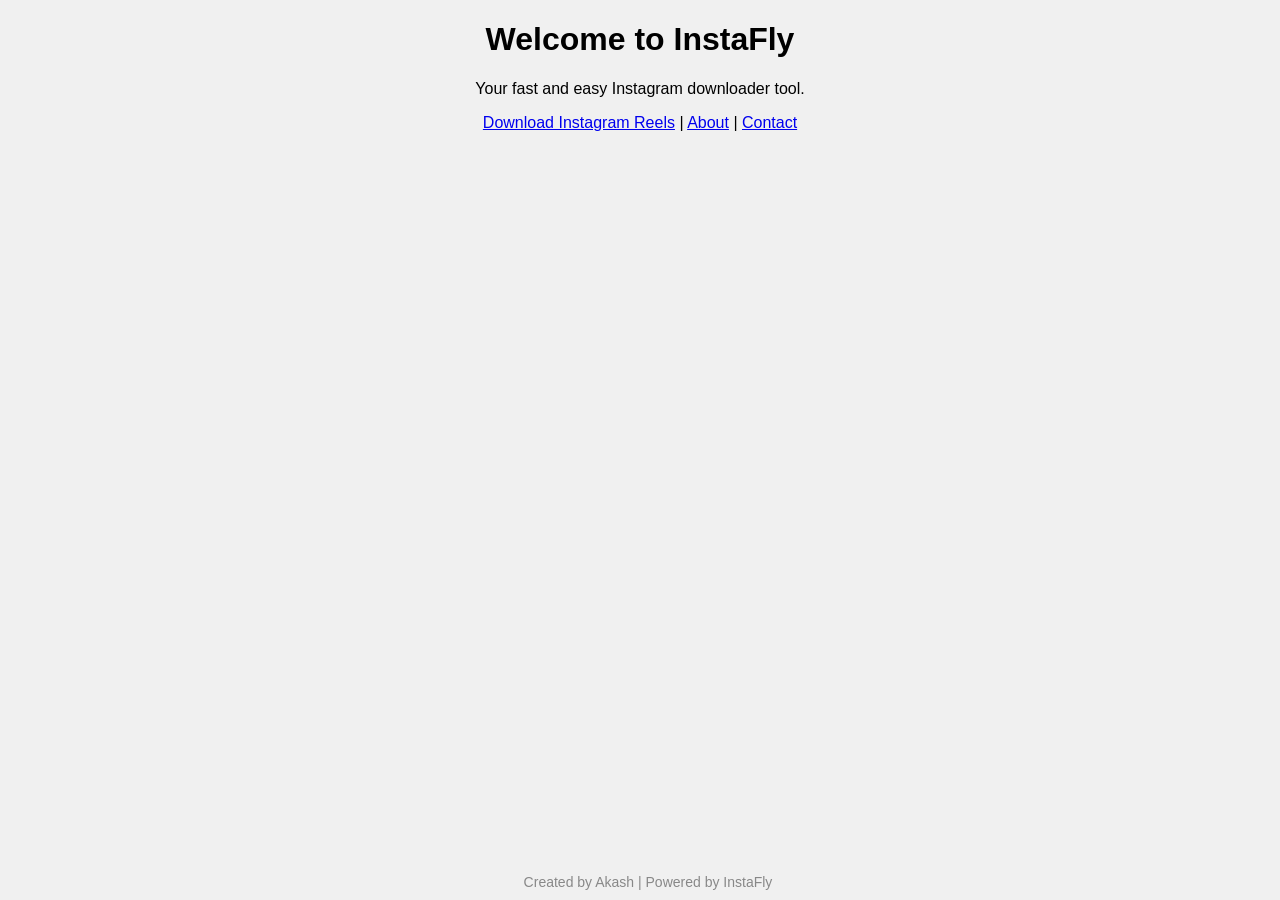
==== index.html @ 1893503e "Add files via upload" ====
<!DOCTYPE html>
<html lang="en">
<head>
    <meta charset="UTF-8">
    <meta name="viewport" content="width=device-width, initial-scale=1.0">
    <title>InstaFly - Home</title>
</head>
<body style="font-family: Arial, sans-serif; text-align: center; background-color: #f0f0f0;">

    <h1>Welcome to InstaFly</h1>
    <p>Your fast and easy Instagram downloader tool.</p>

    <nav>
        <a href="downloader.html">Download Instagram Reels</a> | 
        <a href="about.html">About</a> | 
        <a href="contact.html">Contact</a>
    </nav>

    <footer style="position: absolute; bottom: 10px; width: 100%; text-align: center; font-size: 14px; color: #888;">
        Created by Akash | Powered by InstaFly
    </footer>

</body>
</html>
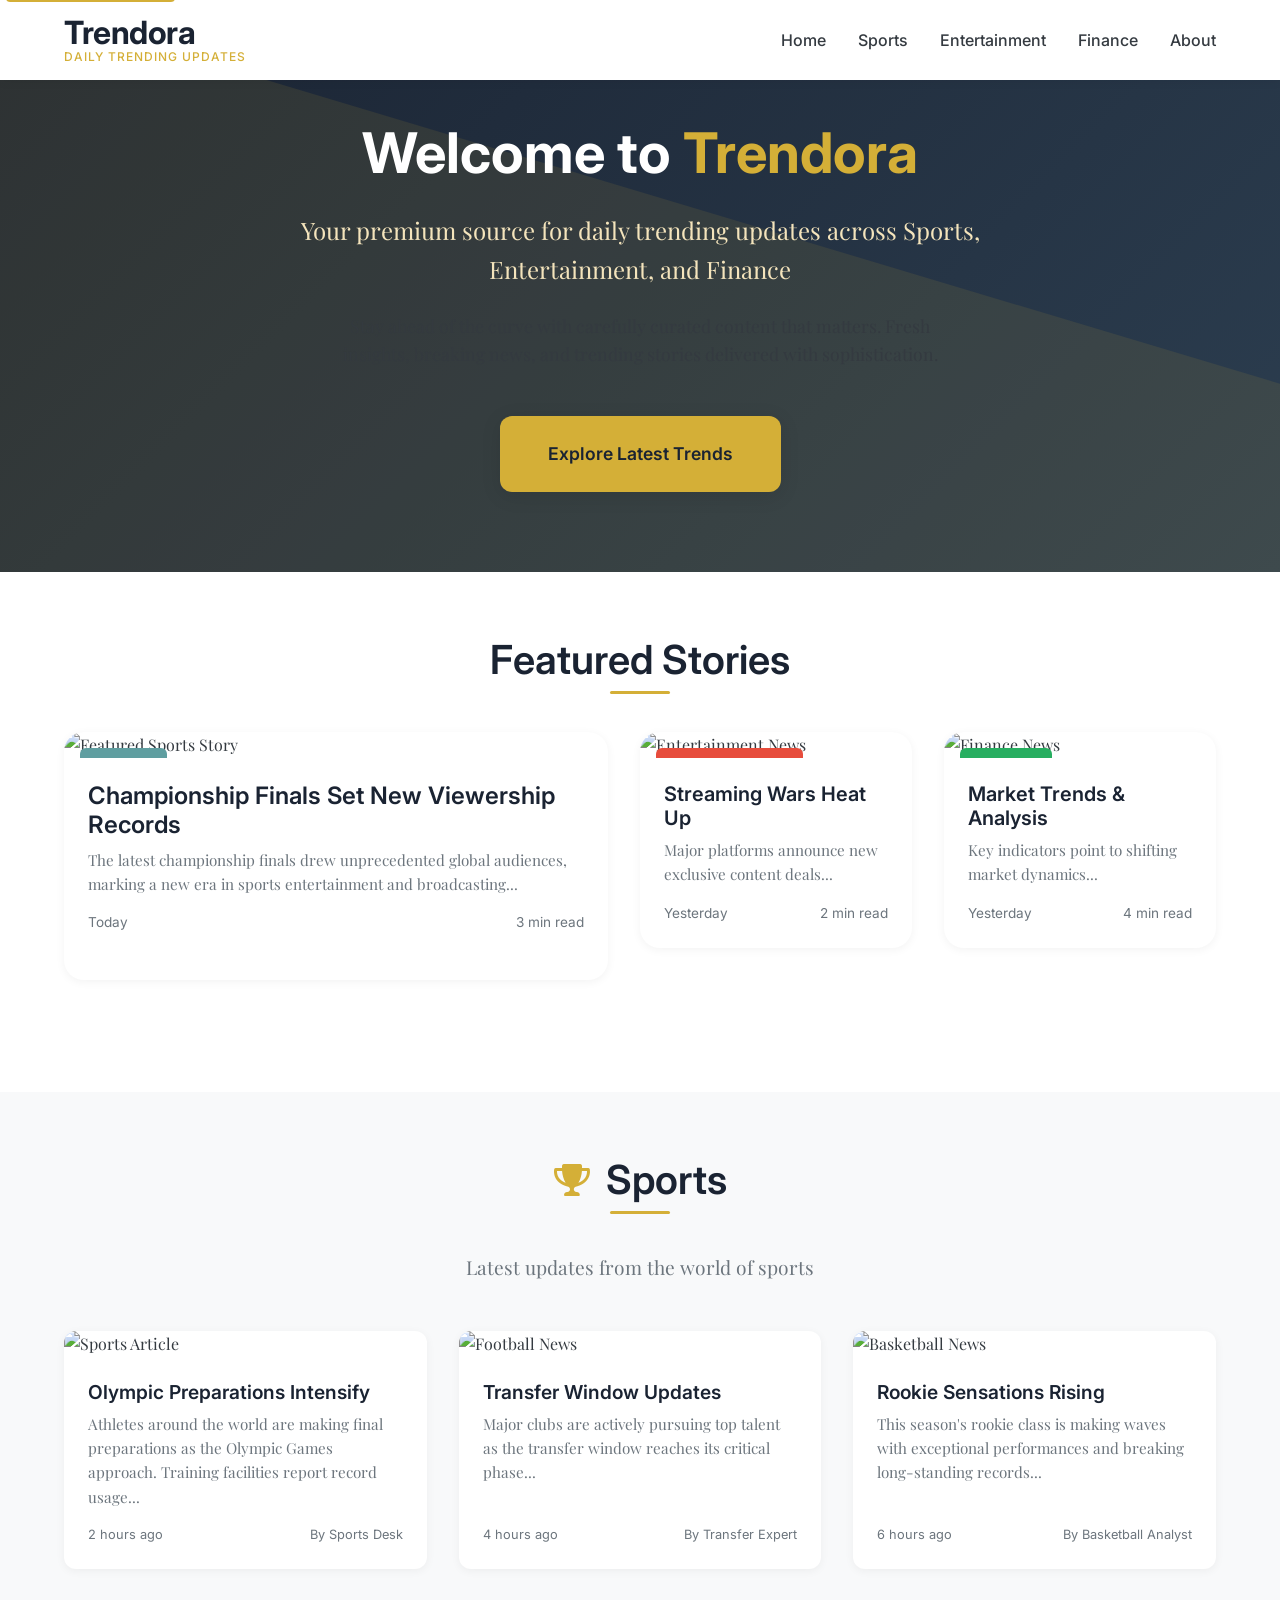
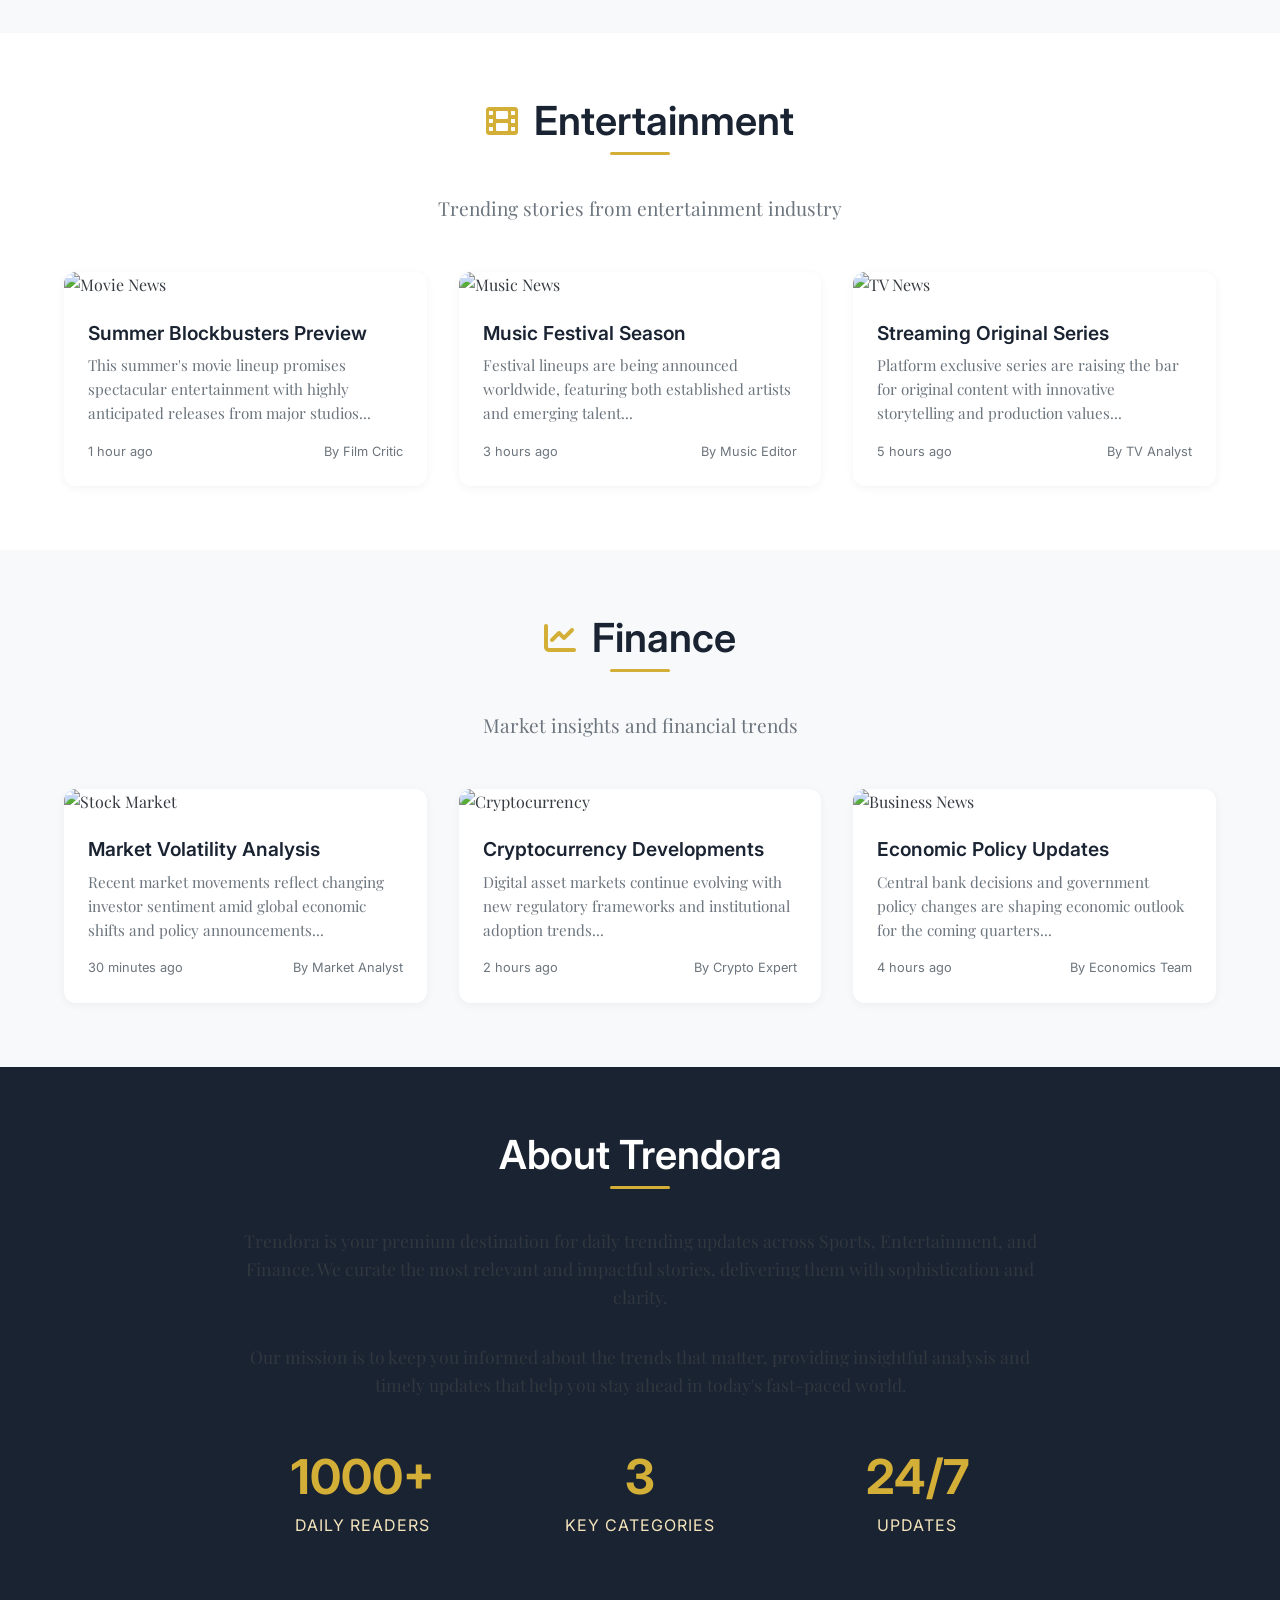
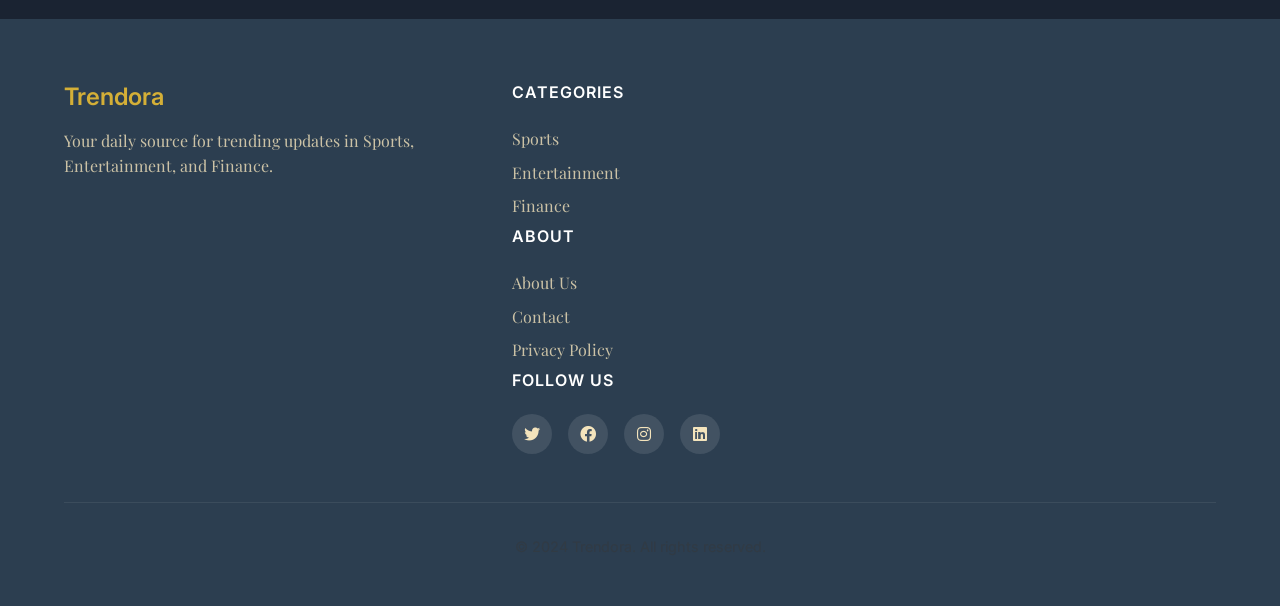
==== commit b7c1668e: "Changes from background composer bc-49e3d84f-5c45-452d-9242-eb5c9da92161" ====
--- a/index.html
+++ b/index.html
@@ -1,25 +1,369 @@
-
 <!DOCTYPE html>
 <html lang="en">
 <head>
     <meta charset="UTF-8">
     <meta name="viewport" content="width=device-width, initial-scale=1.0">
-    <title>InstaFly - Home</title>
+    <title>Trendora - Daily Trending Updates in Sports, Entertainment & Finance</title>
+    <meta name="description" content="Stay updated with the latest trends in Sports, Entertainment, and Finance. Your daily source for trending news and insights.">
+    
+    <!-- Google Fonts -->
+    <link href="https://fonts.googleapis.com/css2?family=Inter:wght@300;400;500;600;700&family=Playfair+Display:wght@400;500;600;700&display=swap" rel="stylesheet">
+    
+    <!-- Font Awesome for Icons -->
+    <link rel="stylesheet" href="https://cdnjs.cloudflare.com/ajax/libs/font-awesome/6.0.0/css/all.min.css">
+    
+    <!-- Custom CSS -->
+    <link rel="stylesheet" href="styles.css">
 </head>
-<body style="font-family: Arial, sans-serif; text-align: center; background-color: #f0f0f0;">
-
-    <h1>Welcome to InstaFly</h1>
-    <p>Your fast and easy Instagram downloader tool.</p>
-
-    <nav>
-        <a href="downloader.html">Download Instagram Reels</a> | 
-        <a href="about.html">About</a> | 
-        <a href="contact.html">Contact</a>
+<body>
+    <!-- Navigation -->
+    <nav class="navbar">
+        <div class="nav-container">
+            <div class="nav-logo">
+                <h1>Trendora</h1>
+                <span class="logo-tagline">Daily Trending Updates</span>
+            </div>
+            
+            <ul class="nav-menu">
+                <li class="nav-item">
+                    <a href="#home" class="nav-link">Home</a>
+                </li>
+                <li class="nav-item">
+                    <a href="#sports" class="nav-link">Sports</a>
+                </li>
+                <li class="nav-item">
+                    <a href="#entertainment" class="nav-link">Entertainment</a>
+                </li>
+                <li class="nav-item">
+                    <a href="#finance" class="nav-link">Finance</a>
+                </li>
+                <li class="nav-item">
+                    <a href="#about" class="nav-link">About</a>
+                </li>
+            </ul>
+            
+            <div class="hamburger">
+                <span class="bar"></span>
+                <span class="bar"></span>
+                <span class="bar"></span>
+            </div>
+        </div>
     </nav>
 
-    <footer style="position: absolute; bottom: 10px; width: 100%; text-align: center; font-size: 14px; color: #888;">
-        Created by Akash | Powered by InstaFly
+    <!-- Hero Section -->
+    <section id="home" class="hero">
+        <div class="hero-container">
+            <div class="hero-content">
+                <h1 class="hero-title">Welcome to <span class="brand-highlight">Trendora</span></h1>
+                <p class="hero-subtitle">Your premium source for daily trending updates across Sports, Entertainment, and Finance</p>
+                <p class="hero-description">Stay ahead of the curve with carefully curated content that matters. Fresh insights, breaking news, and trending stories delivered with sophistication.</p>
+                <a href="#featured" class="cta-button">Explore Latest Trends</a>
+            </div>
+        </div>
+    </section>
+
+    <!-- Featured Articles -->
+    <section id="featured" class="featured-section">
+        <div class="container">
+            <h2 class="section-title">Featured Stories</h2>
+            <div class="featured-grid">
+                <article class="featured-card main-feature">
+                    <div class="card-image">
+                        <img src="https://images.unsplash.com/photo-1461896836934-ffe607ba8211?ixlib=rb-4.0.3&ixid=M3wxMjA3fDB8MHxwaG90by1wYWdlfHx8fGVufDB8fHx8fA%3D%3D&auto=format&fit=crop&w=1000&q=80" alt="Featured Sports Story">
+                        <span class="category-tag sports">Sports</span>
+                    </div>
+                    <div class="card-content">
+                        <h3 class="card-title">Championship Finals Set New Viewership Records</h3>
+                        <p class="card-excerpt">The latest championship finals drew unprecedented global audiences, marking a new era in sports entertainment and broadcasting...</p>
+                        <div class="card-meta">
+                            <span class="date">Today</span>
+                            <span class="read-time">3 min read</span>
+                        </div>
+                    </div>
+                </article>
+                
+                <article class="featured-card">
+                    <div class="card-image">
+                        <img src="https://images.unsplash.com/photo-1574375927938-d5a98e8ffe85?ixlib=rb-4.0.3&ixid=M3wxMjA3fDB8MHxwaG90by1wYWdlfHx8fGVufDB8fHx8fA%3D%3D&auto=format&fit=crop&w=500&q=80" alt="Entertainment News">
+                        <span class="category-tag entertainment">Entertainment</span>
+                    </div>
+                    <div class="card-content">
+                        <h3 class="card-title">Streaming Wars Heat Up</h3>
+                        <p class="card-excerpt">Major platforms announce new exclusive content deals...</p>
+                        <div class="card-meta">
+                            <span class="date">Yesterday</span>
+                            <span class="read-time">2 min read</span>
+                        </div>
+                    </div>
+                </article>
+                
+                <article class="featured-card">
+                    <div class="card-image">
+                        <img src="https://images.unsplash.com/photo-1611974789855-9c2a0a7236a3?ixlib=rb-4.0.3&ixid=M3wxMjA3fDB8MHxwaG90by1wYWdlfHx8fGVufDB8fHx8fA%3D%3D&auto=format&fit=crop&w=500&q=80" alt="Finance News">
+                        <span class="category-tag finance">Finance</span>
+                    </div>
+                    <div class="card-content">
+                        <h3 class="card-title">Market Trends & Analysis</h3>
+                        <p class="card-excerpt">Key indicators point to shifting market dynamics...</p>
+                        <div class="card-meta">
+                            <span class="date">Yesterday</span>
+                            <span class="read-time">4 min read</span>
+                        </div>
+                    </div>
+                </article>
+            </div>
+        </div>
+    </section>
+
+    <!-- Sports Section -->
+    <section id="sports" class="category-section sports-section">
+        <div class="container">
+            <div class="section-header">
+                <h2 class="section-title">
+                    <i class="fas fa-trophy"></i>
+                    Sports
+                </h2>
+                <p class="section-description">Latest updates from the world of sports</p>
+            </div>
+            
+            <div class="articles-grid">
+                <article class="article-card">
+                    <div class="article-image">
+                        <img src="https://images.unsplash.com/photo-1571019613454-1cb2f99b2d8b?ixlib=rb-4.0.3&ixid=M3wxMjA3fDB8MHxwaG90by1wYWdlfHx8fGVufDB8fHx8fA%3D%3D&auto=format&fit=crop&w=400&q=80" alt="Sports Article">
+                    </div>
+                    <div class="article-content">
+                        <h3 class="article-title">Olympic Preparations Intensify</h3>
+                        <p class="article-excerpt">Athletes around the world are making final preparations as the Olympic Games approach. Training facilities report record usage...</p>
+                        <div class="article-meta">
+                            <span class="date">2 hours ago</span>
+                            <span class="author">By Sports Desk</span>
+                        </div>
+                    </div>
+                </article>
+                
+                <article class="article-card">
+                    <div class="article-image">
+                        <img src="https://images.unsplash.com/photo-1486286701208-1d58e9338013?ixlib=rb-4.0.3&ixid=M3wxMjA3fDB8MHxwaG90by1wYWdlfHx8fGVufDB8fHx8fA%3D%3D&auto=format&fit=crop&w=400&q=80" alt="Football News">
+                    </div>
+                    <div class="article-content">
+                        <h3 class="article-title">Transfer Window Updates</h3>
+                        <p class="article-excerpt">Major clubs are actively pursuing top talent as the transfer window reaches its critical phase...</p>
+                        <div class="article-meta">
+                            <span class="date">4 hours ago</span>
+                            <span class="author">By Transfer Expert</span>
+                        </div>
+                    </div>
+                </article>
+                
+                <article class="article-card">
+                    <div class="article-image">
+                        <img src="https://images.unsplash.com/photo-1594736797933-d0c483d37e84?ixlib=rb-4.0.3&ixid=M3wxMjA3fDB8MHxwaG90by1wYWdlfHx8fGVufDB8fHx8fA%3D%3D&auto=format&fit=crop&w=400&q=80" alt="Basketball News">
+                    </div>
+                    <div class="article-content">
+                        <h3 class="article-title">Rookie Sensations Rising</h3>
+                        <p class="article-excerpt">This season's rookie class is making waves with exceptional performances and breaking long-standing records...</p>
+                        <div class="article-meta">
+                            <span class="date">6 hours ago</span>
+                            <span class="author">By Basketball Analyst</span>
+                        </div>
+                    </div>
+                </article>
+            </div>
+        </div>
+    </section>
+
+    <!-- Entertainment Section -->
+    <section id="entertainment" class="category-section entertainment-section">
+        <div class="container">
+            <div class="section-header">
+                <h2 class="section-title">
+                    <i class="fas fa-film"></i>
+                    Entertainment
+                </h2>
+                <p class="section-description">Trending stories from entertainment industry</p>
+            </div>
+            
+            <div class="articles-grid">
+                <article class="article-card">
+                    <div class="article-image">
+                        <img src="https://images.unsplash.com/photo-1489599162141-350583cb8d40?ixlib=rb-4.0.3&ixid=M3wxMjA3fDB8MHxwaG90by1wYWdlfHx8fGVufDB8fHx8fA%3D%3D&auto=format&fit=crop&w=400&q=80" alt="Movie News">
+                    </div>
+                    <div class="article-content">
+                        <h3 class="article-title">Summer Blockbusters Preview</h3>
+                        <p class="article-excerpt">This summer's movie lineup promises spectacular entertainment with highly anticipated releases from major studios...</p>
+                        <div class="article-meta">
+                            <span class="date">1 hour ago</span>
+                            <span class="author">By Film Critic</span>
+                        </div>
+                    </div>
+                </article>
+                
+                <article class="article-card">
+                    <div class="article-image">
+                        <img src="https://images.unsplash.com/photo-1493225457124-a3eb161ffa5f?ixlib=rb-4.0.3&ixid=M3wxMjA3fDB8MHxwaG90by1wYWdlfHx8fGVufDB8fHx8fA%3D%3D&auto=format&fit=crop&w=400&q=80" alt="Music News">
+                    </div>
+                    <div class="article-content">
+                        <h3 class="article-title">Music Festival Season</h3>
+                        <p class="article-excerpt">Festival lineups are being announced worldwide, featuring both established artists and emerging talent...</p>
+                        <div class="article-meta">
+                            <span class="date">3 hours ago</span>
+                            <span class="author">By Music Editor</span>
+                        </div>
+                    </div>
+                </article>
+                
+                <article class="article-card">
+                    <div class="article-image">
+                        <img src="https://images.unsplash.com/photo-1522869635100-9f4c5e86aa37?ixlib=rb-4.0.3&ixid=M3wxMjA3fDB8MHxwaG90by1wYWdlfHx8fGVufDB8fHx8fA%3D%3D&auto=format&fit=crop&w=400&q=80" alt="TV News">
+                    </div>
+                    <div class="article-content">
+                        <h3 class="article-title">Streaming Original Series</h3>
+                        <p class="article-excerpt">Platform exclusive series are raising the bar for original content with innovative storytelling and production values...</p>
+                        <div class="article-meta">
+                            <span class="date">5 hours ago</span>
+                            <span class="author">By TV Analyst</span>
+                        </div>
+                    </div>
+                </article>
+            </div>
+        </div>
+    </section>
+
+    <!-- Finance Section -->
+    <section id="finance" class="category-section finance-section">
+        <div class="container">
+            <div class="section-header">
+                <h2 class="section-title">
+                    <i class="fas fa-chart-line"></i>
+                    Finance
+                </h2>
+                <p class="section-description">Market insights and financial trends</p>
+            </div>
+            
+            <div class="articles-grid">
+                <article class="article-card">
+                    <div class="article-image">
+                        <img src="https://images.unsplash.com/photo-1559526324-4b87b5e36e44?ixlib=rb-4.0.3&ixid=M3wxMjA3fDB8MHxwaG90by1wYWdlfHx8fGVufDB8fHx8fA%3D%3D&auto=format&fit=crop&w=400&q=80" alt="Stock Market">
+                    </div>
+                    <div class="article-content">
+                        <h3 class="article-title">Market Volatility Analysis</h3>
+                        <p class="article-excerpt">Recent market movements reflect changing investor sentiment amid global economic shifts and policy announcements...</p>
+                        <div class="article-meta">
+                            <span class="date">30 minutes ago</span>
+                            <span class="author">By Market Analyst</span>
+                        </div>
+                    </div>
+                </article>
+                
+                <article class="article-card">
+                    <div class="article-image">
+                        <img src="https://images.unsplash.com/photo-1563013544-824ae1b704d3?ixlib=rb-4.0.3&ixid=M3wxMjA3fDB8MHxwaG90by1wYWdlfHx8fGVufDB8fHx8fA%3D%3D&auto=format&fit=crop&w=400&q=80" alt="Cryptocurrency">
+                    </div>
+                    <div class="article-content">
+                        <h3 class="article-title">Cryptocurrency Developments</h3>
+                        <p class="article-excerpt">Digital asset markets continue evolving with new regulatory frameworks and institutional adoption trends...</p>
+                        <div class="article-meta">
+                            <span class="date">2 hours ago</span>
+                            <span class="author">By Crypto Expert</span>
+                        </div>
+                    </div>
+                </article>
+                
+                <article class="article-card">
+                    <div class="article-image">
+                        <img src="https://images.unsplash.com/photo-1460925895917-afdab827c52f?ixlib=rb-4.0.3&ixid=M3wxMjA3fDB8MHxwaG90by1wYWdlfHx8fGVufDB8fHx8fA%3D%3D&auto=format&fit=crop&w=400&q=80" alt="Business News">
+                    </div>
+                    <div class="article-content">
+                        <h3 class="article-title">Economic Policy Updates</h3>
+                        <p class="article-excerpt">Central bank decisions and government policy changes are shaping economic outlook for the coming quarters...</p>
+                        <div class="article-meta">
+                            <span class="date">4 hours ago</span>
+                            <span class="author">By Economics Team</span>
+                        </div>
+                    </div>
+                </article>
+            </div>
+        </div>
+    </section>
+
+    <!-- About Section -->
+    <section id="about" class="about-section">
+        <div class="container">
+            <div class="about-content">
+                <h2 class="section-title">About Trendora</h2>
+                <p class="about-text">
+                    Trendora is your premium destination for daily trending updates across Sports, Entertainment, and Finance. 
+                    We curate the most relevant and impactful stories, delivering them with sophistication and clarity.
+                </p>
+                <p class="about-text">
+                    Our mission is to keep you informed about the trends that matter, providing insightful analysis 
+                    and timely updates that help you stay ahead in today's fast-paced world.
+                </p>
+                <div class="about-stats">
+                    <div class="stat-item">
+                        <h3 class="stat-number">1000+</h3>
+                        <p class="stat-label">Daily Readers</p>
+                    </div>
+                    <div class="stat-item">
+                        <h3 class="stat-number">3</h3>
+                        <p class="stat-label">Key Categories</p>
+                    </div>
+                    <div class="stat-item">
+                        <h3 class="stat-number">24/7</h3>
+                        <p class="stat-label">Updates</p>
+                    </div>
+                </div>
+            </div>
+        </div>
+    </section>
+
+    <!-- Footer -->
+    <footer class="footer">
+        <div class="container">
+            <div class="footer-content">
+                <div class="footer-brand">
+                    <h3>Trendora</h3>
+                    <p>Your daily source for trending updates in Sports, Entertainment, and Finance.</p>
+                </div>
+                
+                <div class="footer-links">
+                    <div class="footer-column">
+                        <h4>Categories</h4>
+                        <ul>
+                            <li><a href="#sports">Sports</a></li>
+                            <li><a href="#entertainment">Entertainment</a></li>
+                            <li><a href="#finance">Finance</a></li>
+                        </ul>
+                    </div>
+                    
+                    <div class="footer-column">
+                        <h4>About</h4>
+                        <ul>
+                            <li><a href="#about">About Us</a></li>
+                            <li><a href="#contact">Contact</a></li>
+                            <li><a href="#privacy">Privacy Policy</a></li>
+                        </ul>
+                    </div>
+                    
+                    <div class="footer-column">
+                        <h4>Follow Us</h4>
+                        <div class="social-links">
+                            <a href="#" class="social-link"><i class="fab fa-twitter"></i></a>
+                            <a href="#" class="social-link"><i class="fab fa-facebook"></i></a>
+                            <a href="#" class="social-link"><i class="fab fa-instagram"></i></a>
+                            <a href="#" class="social-link"><i class="fab fa-linkedin"></i></a>
+                        </div>
+                    </div>
+                </div>
+            </div>
+            
+            <div class="footer-bottom">
+                <p>&copy; 2024 Trendora. All rights reserved.</p>
+            </div>
+        </div>
     </footer>
 
+    <!-- JavaScript -->
+    <script src="script.js"></script>
 </body>
 </html>
--- a/styles.css
+++ b/styles.css
@@ -0,0 +1,859 @@
+/* ==========================================
+   TRENDORA - Premium Blog Website Styles
+   ========================================== */
+
+/* CSS Reset and Base Styles */
+* {
+    margin: 0;
+    padding: 0;
+    box-sizing: border-box;
+}
+
+:root {
+    /* Premium Color Palette */
+    --primary-navy: #1a2332;
+    --secondary-navy: #2c3e50;
+    --accent-gold: #d4af37;
+    --muted-teal: #5f9ea0;
+    --soft-gold: #f4e4bc;
+    --light-gray: #f8f9fa;
+    --medium-gray: #6c757d;
+    --dark-gray: #343a40;
+    --white: #ffffff;
+    --black: #000000;
+    
+    /* Typography */
+    --font-heading: 'Inter', sans-serif;
+    --font-body: 'Playfair Display', serif;
+    --font-accent: 'Inter', sans-serif;
+    
+    /* Spacing */
+    --spacing-xs: 0.5rem;
+    --spacing-sm: 1rem;
+    --spacing-md: 1.5rem;
+    --spacing-lg: 2rem;
+    --spacing-xl: 3rem;
+    --spacing-xxl: 4rem;
+    
+    /* Shadows */
+    --shadow-light: 0 2px 10px rgba(0, 0, 0, 0.05);
+    --shadow-medium: 0 4px 20px rgba(0, 0, 0, 0.1);
+    --shadow-heavy: 0 8px 30px rgba(0, 0, 0, 0.15);
+    
+    /* Border Radius */
+    --radius-sm: 6px;
+    --radius-md: 12px;
+    --radius-lg: 20px;
+    
+    /* Transitions */
+    --transition-fast: 0.2s ease;
+    --transition-medium: 0.3s ease;
+    --transition-slow: 0.5s ease;
+}
+
+html {
+    scroll-behavior: smooth;
+}
+
+body {
+    font-family: var(--font-body);
+    line-height: 1.6;
+    color: var(--dark-gray);
+    background-color: var(--white);
+    overflow-x: hidden;
+}
+
+/* Typography */
+h1, h2, h3, h4, h5, h6 {
+    font-family: var(--font-heading);
+    font-weight: 600;
+    color: var(--primary-navy);
+    line-height: 1.2;
+    margin-bottom: var(--spacing-sm);
+}
+
+h1 { font-size: 2.5rem; }
+h2 { font-size: 2rem; }
+h3 { font-size: 1.5rem; }
+h4 { font-size: 1.25rem; }
+
+p {
+    margin-bottom: var(--spacing-sm);
+    color: var(--dark-gray);
+}
+
+a {
+    text-decoration: none;
+    color: var(--muted-teal);
+    transition: var(--transition-fast);
+}
+
+a:hover {
+    color: var(--accent-gold);
+}
+
+/* Container */
+.container {
+    max-width: 1200px;
+    margin: 0 auto;
+    padding: 0 var(--spacing-md);
+}
+
+/* ==========================================
+   NAVIGATION
+   ========================================== */
+
+.navbar {
+    background: var(--white);
+    box-shadow: var(--shadow-light);
+    position: fixed;
+    top: 0;
+    width: 100%;
+    z-index: 1000;
+    transition: var(--transition-medium);
+}
+
+.nav-container {
+    max-width: 1200px;
+    margin: 0 auto;
+    padding: 0 var(--spacing-md);
+    display: flex;
+    justify-content: space-between;
+    align-items: center;
+    height: 80px;
+}
+
+.nav-logo h1 {
+    font-family: var(--font-heading);
+    font-size: 2rem;
+    font-weight: 700;
+    color: var(--primary-navy);
+    margin: 0;
+    letter-spacing: -0.5px;
+}
+
+.logo-tagline {
+    font-family: var(--font-accent);
+    font-size: 0.75rem;
+    color: var(--accent-gold);
+    font-weight: 500;
+    text-transform: uppercase;
+    letter-spacing: 1px;
+    display: block;
+    margin-top: -5px;
+}
+
+.nav-menu {
+    display: flex;
+    list-style: none;
+    align-items: center;
+    gap: var(--spacing-lg);
+}
+
+.nav-link {
+    font-family: var(--font-accent);
+    font-weight: 500;
+    color: var(--dark-gray);
+    position: relative;
+    padding: var(--spacing-xs) 0;
+    transition: var(--transition-fast);
+}
+
+.nav-link:hover {
+    color: var(--accent-gold);
+}
+
+.nav-link::after {
+    content: '';
+    position: absolute;
+    bottom: -5px;
+    left: 0;
+    width: 0;
+    height: 2px;
+    background: var(--accent-gold);
+    transition: var(--transition-fast);
+}
+
+.nav-link:hover::after {
+    width: 100%;
+}
+
+/* Mobile Menu */
+.hamburger {
+    display: none;
+    flex-direction: column;
+    cursor: pointer;
+}
+
+.bar {
+    width: 25px;
+    height: 3px;
+    background: var(--primary-navy);
+    margin: 3px 0;
+    transition: var(--transition-fast);
+    border-radius: 2px;
+}
+
+/* ==========================================
+   HERO SECTION
+   ========================================== */
+
+.hero {
+    background: linear-gradient(135deg, var(--primary-navy) 0%, var(--secondary-navy) 100%);
+    color: var(--white);
+    padding: 120px 0 80px;
+    text-align: center;
+    position: relative;
+    overflow: hidden;
+}
+
+.hero::before {
+    content: '';
+    position: absolute;
+    top: 0;
+    left: 0;
+    right: 0;
+    bottom: 0;
+    background: url('data:image/svg+xml,<svg xmlns="http://www.w3.org/2000/svg" viewBox="0 0 1000 1000"><polygon fill="rgba(212,175,55,0.1)" points="0,0 1000,300 1000,1000 0,700"/></svg>');
+    background-size: cover;
+}
+
+.hero-container {
+    max-width: 800px;
+    margin: 0 auto;
+    padding: 0 var(--spacing-md);
+    position: relative;
+    z-index: 2;
+}
+
+.hero-title {
+    font-size: 3.5rem;
+    font-weight: 700;
+    margin-bottom: var(--spacing-md);
+    color: var(--white);
+}
+
+.brand-highlight {
+    color: var(--accent-gold);
+}
+
+.hero-subtitle {
+    font-size: 1.5rem;
+    font-weight: 400;
+    margin-bottom: var(--spacing-md);
+    color: var(--soft-gold);
+}
+
+.hero-description {
+    font-size: 1.1rem;
+    margin-bottom: var(--spacing-xl);
+    opacity: 0.9;
+    max-width: 600px;
+    margin-left: auto;
+    margin-right: auto;
+}
+
+.cta-button {
+    display: inline-block;
+    background: var(--accent-gold);
+    color: var(--primary-navy);
+    padding: var(--spacing-md) var(--spacing-xl);
+    border-radius: var(--radius-md);
+    font-family: var(--font-accent);
+    font-weight: 600;
+    font-size: 1.1rem;
+    transition: var(--transition-medium);
+    box-shadow: var(--shadow-medium);
+    border: none;
+    cursor: pointer;
+}
+
+.cta-button:hover {
+    background: var(--soft-gold);
+    transform: translateY(-2px);
+    box-shadow: var(--shadow-heavy);
+    color: var(--primary-navy);
+}
+
+/* ==========================================
+   SECTIONS
+   ========================================== */
+
+.featured-section,
+.category-section,
+.about-section {
+    padding: var(--spacing-xxl) 0;
+}
+
+.section-title {
+    text-align: center;
+    margin-bottom: var(--spacing-xl);
+    font-size: 2.5rem;
+    position: relative;
+}
+
+.section-title::after {
+    content: '';
+    position: absolute;
+    bottom: -10px;
+    left: 50%;
+    transform: translateX(-50%);
+    width: 60px;
+    height: 3px;
+    background: var(--accent-gold);
+    border-radius: 2px;
+}
+
+.section-header {
+    text-align: center;
+    margin-bottom: var(--spacing-xl);
+}
+
+.section-header .section-title {
+    display: flex;
+    align-items: center;
+    justify-content: center;
+    gap: var(--spacing-sm);
+}
+
+.section-header .section-title i {
+    color: var(--accent-gold);
+    font-size: 2rem;
+}
+
+.section-description {
+    font-size: 1.2rem;
+    color: var(--medium-gray);
+    max-width: 600px;
+    margin: 0 auto;
+}
+
+/* ==========================================
+   FEATURED GRID
+   ========================================== */
+
+.featured-grid {
+    display: grid;
+    grid-template-columns: 2fr 1fr 1fr;
+    gap: var(--spacing-lg);
+    margin-bottom: var(--spacing-xl);
+}
+
+.featured-card {
+    background: var(--white);
+    border-radius: var(--radius-lg);
+    overflow: hidden;
+    box-shadow: var(--shadow-light);
+    transition: var(--transition-medium);
+    position: relative;
+}
+
+.featured-card:hover {
+    transform: translateY(-5px);
+    box-shadow: var(--shadow-heavy);
+}
+
+.main-feature {
+    grid-row: span 2;
+}
+
+.card-image {
+    position: relative;
+    overflow: hidden;
+}
+
+.card-image img {
+    width: 100%;
+    height: 200px;
+    object-fit: cover;
+    transition: var(--transition-medium);
+}
+
+.main-feature .card-image img {
+    height: 300px;
+}
+
+.featured-card:hover .card-image img {
+    transform: scale(1.05);
+}
+
+.category-tag {
+    position: absolute;
+    top: var(--spacing-sm);
+    left: var(--spacing-sm);
+    padding: var(--spacing-xs) var(--spacing-sm);
+    border-radius: var(--radius-sm);
+    font-family: var(--font-accent);
+    font-size: 0.75rem;
+    font-weight: 600;
+    text-transform: uppercase;
+    letter-spacing: 1px;
+    color: var(--white);
+}
+
+.category-tag.sports {
+    background: var(--muted-teal);
+}
+
+.category-tag.entertainment {
+    background: #e74c3c;
+}
+
+.category-tag.finance {
+    background: #27ae60;
+}
+
+.card-content {
+    padding: var(--spacing-md);
+}
+
+.card-title {
+    font-size: 1.25rem;
+    margin-bottom: var(--spacing-xs);
+    color: var(--primary-navy);
+}
+
+.main-feature .card-title {
+    font-size: 1.5rem;
+}
+
+.card-excerpt {
+    color: var(--medium-gray);
+    margin-bottom: var(--spacing-sm);
+    font-size: 0.95rem;
+}
+
+.card-meta {
+    display: flex;
+    justify-content: space-between;
+    align-items: center;
+    font-family: var(--font-accent);
+    font-size: 0.85rem;
+    color: var(--medium-gray);
+}
+
+/* ==========================================
+   CATEGORY SECTIONS
+   ========================================== */
+
+.category-section {
+    background: var(--light-gray);
+}
+
+.category-section:nth-child(even) {
+    background: var(--white);
+}
+
+.articles-grid {
+    display: grid;
+    grid-template-columns: repeat(auto-fit, minmax(350px, 1fr));
+    gap: var(--spacing-lg);
+}
+
+.article-card {
+    background: var(--white);
+    border-radius: var(--radius-md);
+    overflow: hidden;
+    box-shadow: var(--shadow-light);
+    transition: var(--transition-medium);
+    display: flex;
+    flex-direction: column;
+}
+
+.article-card:hover {
+    transform: translateY(-3px);
+    box-shadow: var(--shadow-medium);
+}
+
+.article-image {
+    overflow: hidden;
+}
+
+.article-image img {
+    width: 100%;
+    height: 200px;
+    object-fit: cover;
+    transition: var(--transition-medium);
+}
+
+.article-card:hover .article-image img {
+    transform: scale(1.05);
+}
+
+.article-content {
+    padding: var(--spacing-md);
+    flex-grow: 1;
+    display: flex;
+    flex-direction: column;
+}
+
+.article-title {
+    font-size: 1.2rem;
+    margin-bottom: var(--spacing-xs);
+    color: var(--primary-navy);
+}
+
+.article-excerpt {
+    color: var(--medium-gray);
+    margin-bottom: auto;
+    font-size: 0.95rem;
+}
+
+.article-meta {
+    display: flex;
+    justify-content: space-between;
+    align-items: center;
+    font-family: var(--font-accent);
+    font-size: 0.8rem;
+    color: var(--medium-gray);
+    margin-top: var(--spacing-sm);
+}
+
+/* ==========================================
+   ABOUT SECTION
+   ========================================== */
+
+.about-section {
+    background: var(--primary-navy);
+    color: var(--white);
+}
+
+.about-section .section-title {
+    color: var(--white);
+}
+
+.about-content {
+    max-width: 800px;
+    margin: 0 auto;
+    text-align: center;
+}
+
+.about-text {
+    font-size: 1.1rem;
+    margin-bottom: var(--spacing-lg);
+    opacity: 0.9;
+}
+
+.about-stats {
+    display: grid;
+    grid-template-columns: repeat(auto-fit, minmax(200px, 1fr));
+    gap: var(--spacing-lg);
+    margin-top: var(--spacing-xl);
+}
+
+.stat-item {
+    text-align: center;
+}
+
+.stat-number {
+    font-size: 3rem;
+    font-weight: 700;
+    color: var(--accent-gold);
+    margin-bottom: var(--spacing-xs);
+}
+
+.stat-label {
+    font-family: var(--font-accent);
+    font-size: 1rem;
+    color: var(--soft-gold);
+    text-transform: uppercase;
+    letter-spacing: 1px;
+}
+
+/* ==========================================
+   FOOTER
+   ========================================== */
+
+.footer {
+    background: var(--secondary-navy);
+    color: var(--white);
+    padding: var(--spacing-xxl) 0 var(--spacing-lg);
+}
+
+.footer-content {
+    display: grid;
+    grid-template-columns: 2fr 1fr 1fr 1fr;
+    gap: var(--spacing-xl);
+    margin-bottom: var(--spacing-xl);
+}
+
+.footer-brand h3 {
+    color: var(--accent-gold);
+    font-size: 1.5rem;
+    margin-bottom: var(--spacing-sm);
+}
+
+.footer-brand p {
+    color: var(--soft-gold);
+    opacity: 0.8;
+}
+
+.footer-column h4 {
+    color: var(--white);
+    margin-bottom: var(--spacing-md);
+    font-family: var(--font-accent);
+    font-size: 1rem;
+    text-transform: uppercase;
+    letter-spacing: 1px;
+}
+
+.footer-column ul {
+    list-style: none;
+}
+
+.footer-column ul li {
+    margin-bottom: var(--spacing-xs);
+}
+
+.footer-column ul li a {
+    color: var(--soft-gold);
+    opacity: 0.8;
+    transition: var(--transition-fast);
+}
+
+.footer-column ul li a:hover {
+    color: var(--accent-gold);
+    opacity: 1;
+}
+
+.social-links {
+    display: flex;
+    gap: var(--spacing-sm);
+}
+
+.social-link {
+    display: flex;
+    align-items: center;
+    justify-content: center;
+    width: 40px;
+    height: 40px;
+    background: rgba(255, 255, 255, 0.1);
+    border-radius: 50%;
+    color: var(--soft-gold);
+    transition: var(--transition-fast);
+}
+
+.social-link:hover {
+    background: var(--accent-gold);
+    color: var(--primary-navy);
+    transform: translateY(-2px);
+}
+
+.footer-bottom {
+    border-top: 1px solid rgba(255, 255, 255, 0.1);
+    padding-top: var(--spacing-lg);
+    text-align: center;
+    color: var(--soft-gold);
+    opacity: 0.7;
+    font-family: var(--font-accent);
+    font-size: 0.9rem;
+}
+
+/* ==========================================
+   RESPONSIVE DESIGN
+   ========================================== */
+
+/* Tablet */
+@media (max-width: 968px) {
+    .featured-grid {
+        grid-template-columns: 1fr 1fr;
+        grid-template-rows: auto auto auto;
+    }
+    
+    .main-feature {
+        grid-column: span 2;
+        grid-row: span 1;
+    }
+    
+    .footer-content {
+        grid-template-columns: 1fr 1fr;
+        gap: var(--spacing-lg);
+    }
+    
+    .hero-title {
+        font-size: 2.5rem;
+    }
+    
+    .articles-grid {
+        grid-template-columns: repeat(auto-fit, minmax(300px, 1fr));
+    }
+}
+
+/* Mobile */
+@media (max-width: 768px) {
+    .hamburger {
+        display: flex;
+    }
+    
+    .nav-menu {
+        position: fixed;
+        left: -100%;
+        top: 80px;
+        flex-direction: column;
+        background-color: var(--white);
+        width: 100%;
+        text-align: center;
+        transition: var(--transition-medium);
+        box-shadow: var(--shadow-medium);
+        padding: var(--spacing-lg) 0;
+    }
+    
+    .nav-menu.active {
+        left: 0;
+    }
+    
+    .nav-item {
+        margin: var(--spacing-sm) 0;
+    }
+    
+    .hero {
+        padding: 100px 0 60px;
+    }
+    
+    .hero-title {
+        font-size: 2rem;
+    }
+    
+    .hero-subtitle {
+        font-size: 1.2rem;
+    }
+    
+    .featured-grid {
+        grid-template-columns: 1fr;
+    }
+    
+    .main-feature {
+        grid-column: span 1;
+        grid-row: span 1;
+    }
+    
+    .articles-grid {
+        grid-template-columns: 1fr;
+    }
+    
+    .footer-content {
+        grid-template-columns: 1fr;
+        text-align: center;
+    }
+    
+    .about-stats {
+        grid-template-columns: 1fr;
+    }
+    
+    .section-title {
+        font-size: 2rem;
+    }
+    
+    h1 { font-size: 2rem; }
+    h2 { font-size: 1.5rem; }
+    h3 { font-size: 1.25rem; }
+}
+
+@media (max-width: 480px) {
+    .container {
+        padding: 0 var(--spacing-sm);
+    }
+    
+    .nav-container {
+        padding: 0 var(--spacing-sm);
+    }
+    
+    .hero-container {
+        padding: 0 var(--spacing-sm);
+    }
+    
+    .hero-title {
+        font-size: 1.75rem;
+    }
+    
+    .hero-subtitle {
+        font-size: 1rem;
+    }
+    
+    .section-title {
+        font-size: 1.75rem;
+    }
+    
+    .featured-section,
+    .category-section,
+    .about-section {
+        padding: var(--spacing-xl) 0;
+    }
+}
+
+/* ==========================================
+   UTILITIES
+   ========================================== */
+
+.text-center {
+    text-align: center;
+}
+
+.mb-sm { margin-bottom: var(--spacing-sm); }
+.mb-md { margin-bottom: var(--spacing-md); }
+.mb-lg { margin-bottom: var(--spacing-lg); }
+
+.mt-sm { margin-top: var(--spacing-sm); }
+.mt-md { margin-top: var(--spacing-md); }
+.mt-lg { margin-top: var(--spacing-lg); }
+
+.fade-in {
+    opacity: 0;
+    transform: translateY(20px);
+    transition: var(--transition-slow);
+}
+
+.fade-in.visible {
+    opacity: 1;
+    transform: translateY(0);
+}
+
+/* ==========================================
+   ANIMATIONS
+   ========================================== */
+
+@keyframes fadeInUp {
+    from {
+        opacity: 0;
+        transform: translateY(30px);
+    }
+    to {
+        opacity: 1;
+        transform: translateY(0);
+    }
+}
+
+.animate-on-scroll {
+    animation: fadeInUp 0.6s ease forwards;
+}
+
+/* Smooth scrolling enhancement */
+@media (prefers-reduced-motion: no-preference) {
+    html {
+        scroll-behavior: smooth;
+    }
+}
+
+/* Focus styles for accessibility */
+*:focus {
+    outline: 2px solid var(--accent-gold);
+    outline-offset: 2px;
+}
+
+/* Print styles */
+@media print {
+    .navbar,
+    .footer {
+        display: none;
+    }
+    
+    .hero {
+        background: none;
+        color: var(--black);
+    }
+    
+    .hero-title,
+    .section-title {
+        color: var(--black);
+    }
+}
